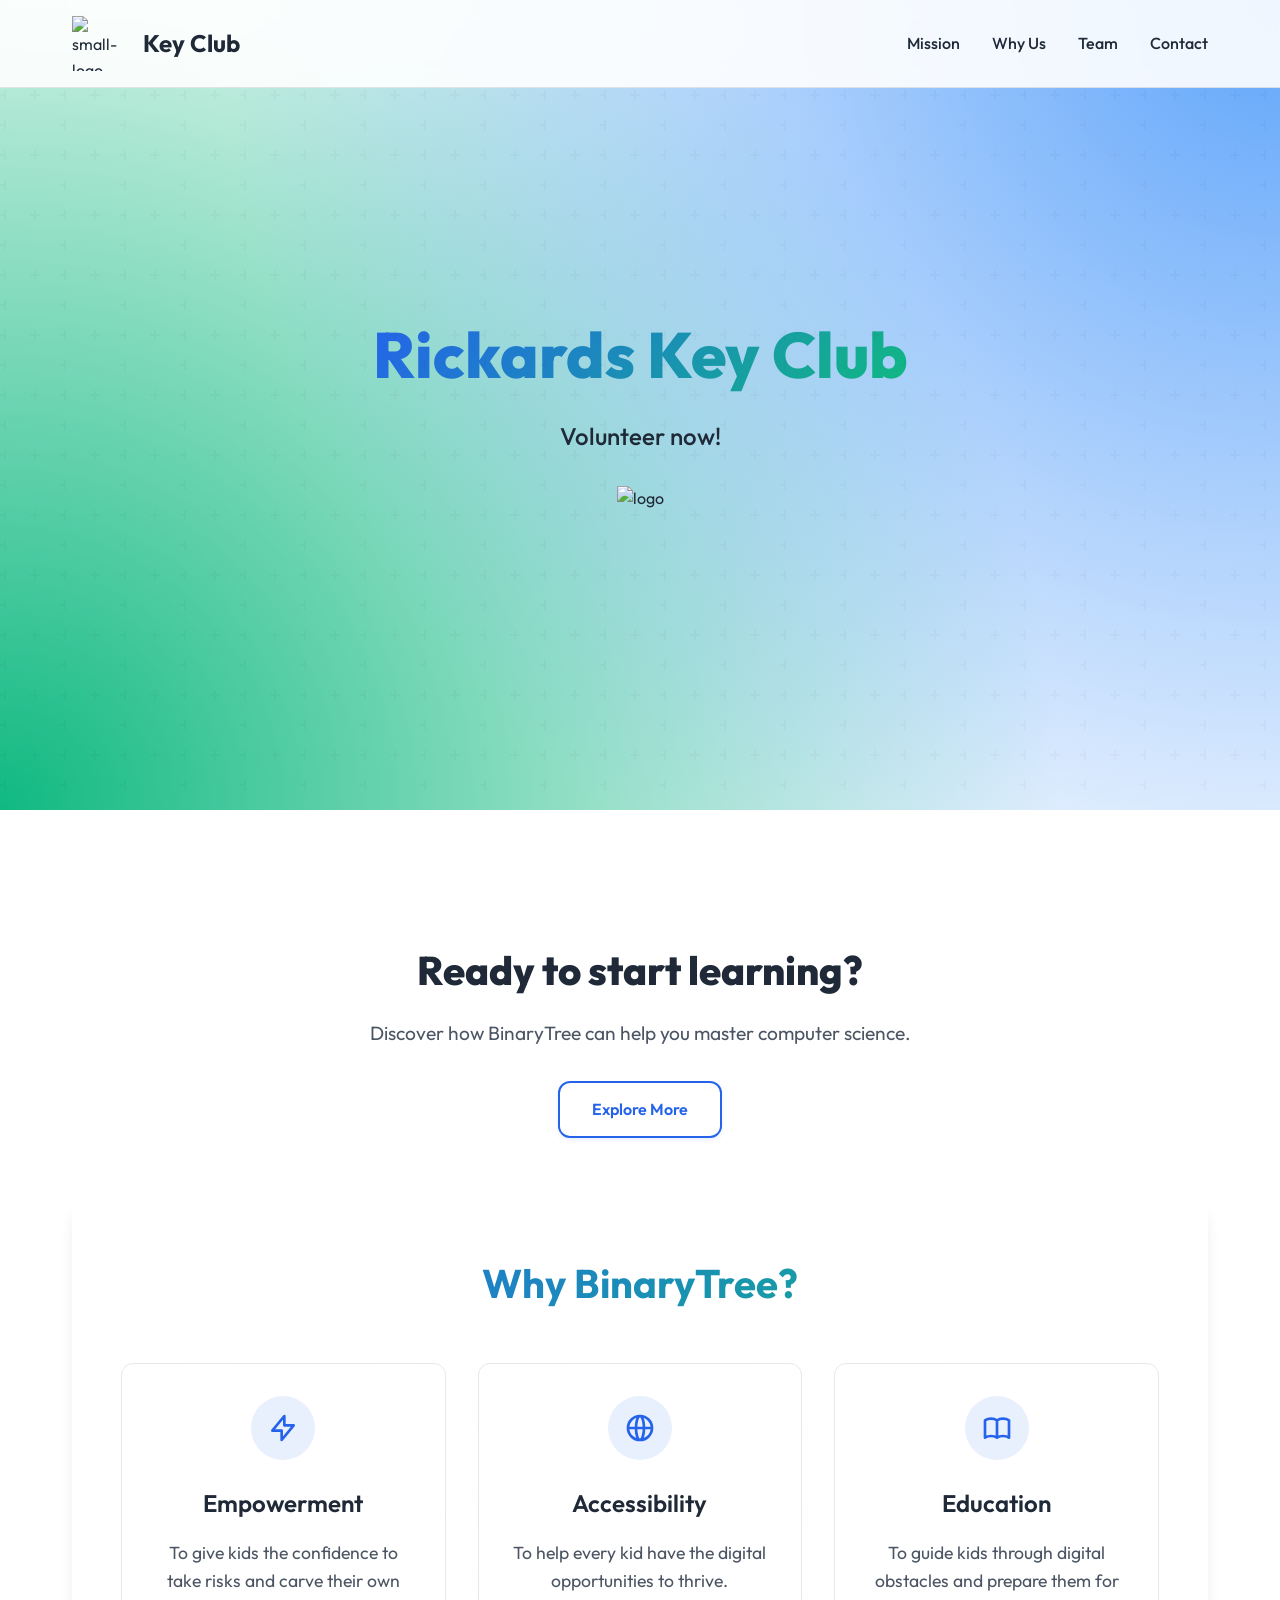
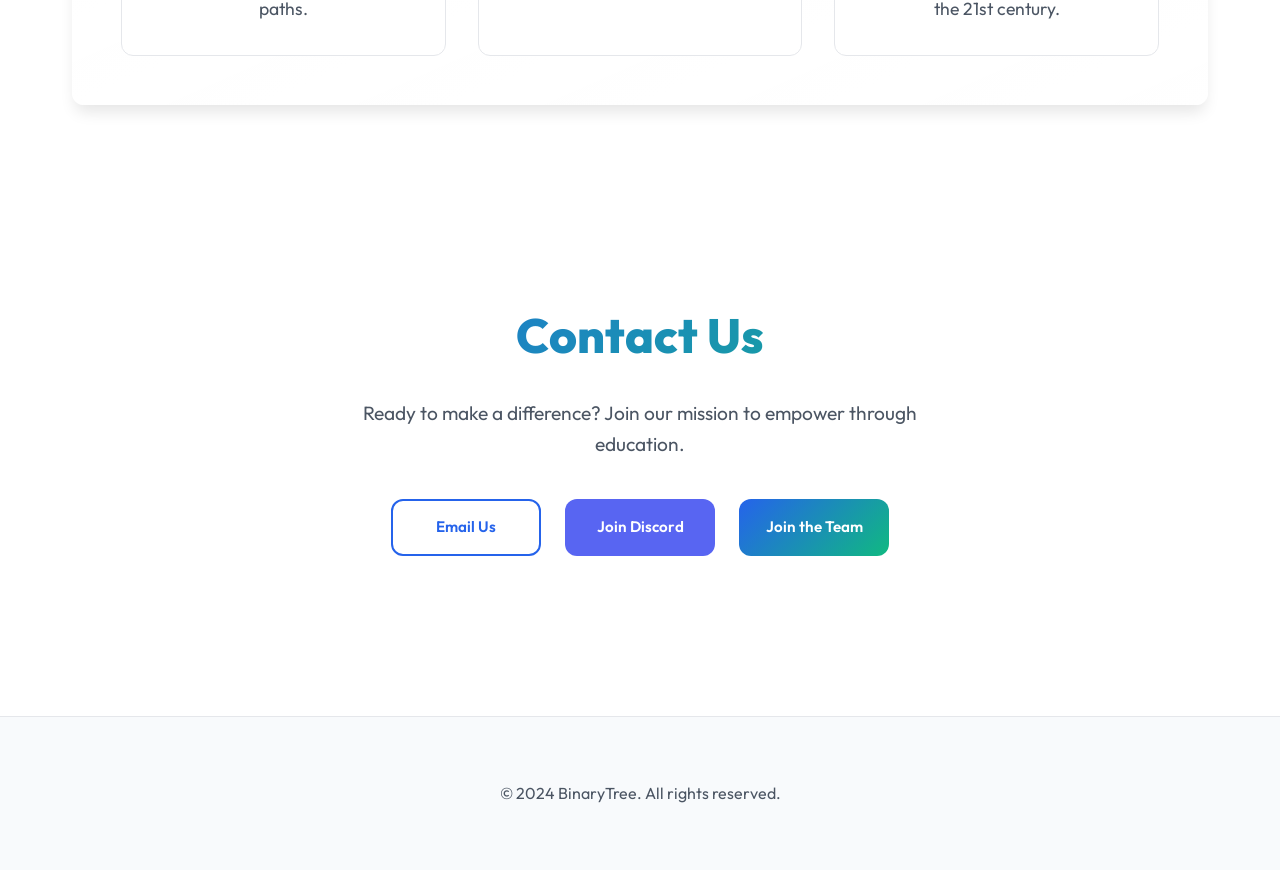
==== index.html @ ee9fa149 "Update index.html" ====
<!DOCTYPE html>
<html lang="en">
<head>
    <meta charset="UTF-8">
    <meta name="viewport" content="width=device-width, initial-scale=1.0">
    <title>Rickards Key Club</title>
    <link rel="preconnect" href="https://fonts.googleapis.com">
    <link rel="preconnect" href="https://fonts.gstatic.com" crossorigin>
    <link href="https://fonts.googleapis.com/css2?family=Outfit:wght@300;400;500;600;700;800&display=swap" rel="stylesheet">
    <link rel="stylesheet" href="styles.css">
    <link href="https://unpkg.com/aos@2.3.1/dist/aos.css" rel="stylesheet">
    <link rel="icon" href="icon.png">
    <script src="https://unpkg.com/aos@2.3.1/dist/aos.js"></script>
</head>
<body>
    <nav class="navbar">
        <div class="nav-content">
            <img src = icon.png alt = "small-logo" class = "small-logo">
            <a href="index.html" class="nav-logo">Key Club</a>
            <div class="nav-links">
                <a href="mission.html">Mission</a>
                <a href="#why-us">Why Us</a>
                <a href="team.html">Team</a>
                <a href="#contact">Contact</a>
            </div>
        </div>
    </nav>

    <main>
        <section class="hero">
            <h1>Rickards Key Club</h1>
            <h2>Volunteer now!</h2>
            <img src = icon.png alt = "logo" class = "logo">
        </section>

        <div class="content">
            <section class="explore-section">
                <h2>Ready to start learning?</h2>
                <p>Discover how BinaryTree can help you master computer science.</p>
                <a href="mission.html" class="explore-button">Explore More</a>
            </section>

            <section id="why" class="section why-section">
                <h2 class="section-title">Why BinaryTree?</h2>
                
                <div class="values-grid">
                    <div class="value-card">
                        <div class="value-icon">
                            <svg xmlns="http://www.w3.org/2000/svg" fill="none" viewBox="0 0 24 24" stroke="currentColor">
                                <path stroke-linecap="round" stroke-linejoin="round" stroke-width="2" d="M13 10V3L4 14h7v7l9-11h-7z" />
                            </svg>
                        </div>
                        <h3>Empowerment</h3>
                        <p>To give kids the confidence to take risks and carve their own paths.</p>
                    </div>

                    <div class="value-card">
                        <div class="value-icon">
                            <svg xmlns="http://www.w3.org/2000/svg" fill="none" viewBox="0 0 24 24" stroke="currentColor">
                                <path stroke-linecap="round" stroke-linejoin="round" stroke-width="2" d="M21 12a9 9 0 01-9 9m9-9a9 9 0 00-9-9m9 9H3m9 9a9 9 0 01-9-9m9 9c1.657 0 3-4.03 3-9s-1.343-9-3-9m0 18c-1.657 0-3-4.03-3-9s1.343-9 3-9m-9 9a9 9 0 019-9" />
                            </svg>
                        </div>
                        <h3>Accessibility</h3>
                        <p>To help every kid have the digital opportunities to thrive.</p>
                    </div>

                    <div class="value-card">
                        <div class="value-icon">
                            <svg xmlns="http://www.w3.org/2000/svg" fill="none" viewBox="0 0 24 24" stroke="currentColor">
                                <path stroke-linecap="round" stroke-linejoin="round" stroke-width="2" d="M12 6.253v13m0-13C10.832 5.477 9.246 5 7.5 5S4.168 5.477 3 6.253v13C4.168 18.477 5.754 18 7.5 18s3.332.477 4.5 1.253m0-13C13.168 5.477 14.754 5 16.5 5c1.747 0 3.332.477 4.5 1.253v13C19.832 18.477 18.247 18 16.5 18c-1.746 0-3.332.477-4.5 1.253" />
                            </svg>
                        </div>
                        <h3>Education</h3>
                        <p>To guide kids through digital obstacles and prepare them for the 21st century.</p>
                    </div>
                </div>
            </section>

            <section id="contact" class="contact-section">
                <h2>Contact Us</h2>
                <p>Ready to make a difference? Join our mission to empower through education.</p>
                <div class="contact-buttons">
                    <a href="https://mail.google.com/mail/u/0/?fs=1&to=binarytree61@gmail.com&tf=cm" class="contact-button email">Email Us</a>
                    <a href="https://discord.gg/3tGEJBrcU7" class="contact-button discord">Join Discord</a>
                    <a href="https://forms.gle/VPmPtFBGMiqU9EUa7" class="contact-button team">Join the Team</a>
                </div>
            </section>
        </div>
    </main>

    <footer>
        <div class="footer-content">
            <p>&copy; 2024 BinaryTree. All rights reserved.</p>
        </div>
    </footer>

    <script>
        window.addEventListener('scroll', () => {
            const navbar = document.querySelector('.navbar');
            if (window.scrollY > 50) {
                navbar.classList.add('scrolled');
            } else {
                navbar.classList.remove('scrolled');
            }
        });
    </script>
    <script>
        AOS.init({
            duration: 800,
            once: true,
            offset: 100
        });
    </script>
</body>
</html>
---- styles.css ----
:root {
    --primary: #2563eb;
    --primary-dark: #1d4ed8;
    --primary-light: #60a5fa;
    --secondary: #10b981;
    --accent: #f59e0b;
    --text: #1f2937;
    --text-light: #4b5563;
    --background: #ffffff;
    --background-alt: #f8fafc;
    --border: #e5e7eb;
    --shadow-sm: 0 1px 2px 0 rgb(0 0 0 / 0.05);
    --shadow: 0 2px 4px rgba(0, 0, 0, 0.1);
    --shadow-lg: 0 10px 15px -3px rgba(0, 0, 0, 0.1);
    --max-width: 1200px;
    --radius-sm: 0.375rem;
    --radius: 8px;
    --radius-lg: 12px;
}

@keyframes float {
    0% { transform: translateY(0px); }
    50% { transform: translateY(-20px); }
    100% { transform: translateY(0px); }
}

@keyframes gradient {
    0% { background-position: 0% 50%; }
    50% { background-position: 100% 50%; }
    100% { background-position: 0% 50%; }
}

@keyframes shimmer {
    0% { background-position: -1000px 0; }
    100% { background-position: 1000px 0; }
}

* {
    margin: 0;
    padding: 0;
    box-sizing: border-box;
    font-family: 'Outfit', sans-serif;
}

html {
    scroll-behavior: smooth;
    scroll-padding-top: 5rem;
}

body {
    font-family: 'Outfit', sans-serif;
    line-height: 1.6;
    color: var(--text);
    background-color: var(--background);
}

/* Navbar */
.navbar {
    position: fixed;
    top: 0;
    left: 0;
    right: 0;
    z-index: 100;
    background: rgba(255, 255, 255, 0.9);
    backdrop-filter: blur(8px);
    border-bottom: 1px solid rgba(0, 0, 0, 0.1);
}

.nav-content {
    max-width: 1200px;
    margin: 0 auto;
    padding: 1rem 2rem;
    display: flex;
    align-items: center;
}

.small-logo {
    width: 45px;
    height: 45px;
    margin-right: 1rem;
}

.nav-logo {
    color: var(--text);
    text-decoration: none;
    font-weight: 700;
    font-size: 1.5rem;
    margin-right: auto;
}

.nav-links {
    display: flex;
    gap: 2rem;
    margin-left: auto;
}

.nav-links a {
    color: var(--text);
    text-decoration: none;
    font-weight: 500;
    position: relative;
    padding: 0.5rem 0;
}

.nav-links a::after {
    content: '';
    position: absolute;
    bottom: 0;
    left: 0;
    width: 0;
    height: 2px;
    background: var(--primary);
    transition: width 0.3s ease;
}

.nav-links a:hover::after {
    width: 100%;
}

.nav-links a.active {
    color: var(--primary);
}

.nav-links a.active::after {
    width: 100%;
}

@media (max-width: 768px) {
    .nav-content {
        padding: 1rem;
    }

    .nav-links {
        gap: 1rem;
    }
}

/* Hero Section */
.hero {
    min-height: 90vh;
    display: flex;
    flex-direction: column;
    justify-content: center;
    align-items: center;
    text-align: center;
    position: relative;
    padding: 4rem 2rem;
    background: radial-gradient(circle at top right, var(--primary-light) 0%, transparent 70%),
                radial-gradient(circle at bottom left, var(--secondary) 0%, transparent 70%);
    background-size: 100% 100%;
    overflow: hidden;
}

.hero::before {
    content: '';
    position: absolute;
    top: 0;
    left: 0;
    right: 0;
    bottom: 0;
    background: url("data:image/svg+xml,%3Csvg width='60' height='60' viewBox='0 0 60 60' xmlns='http://www.w3.org/2000/svg'%3E%3Cg fill='none' fill-rule='evenodd'%3E%3Cg fill='%23000000' fill-opacity='0.05'%3E%3Cpath d='M36 34v-4h-2v4h-4v2h4v4h2v-4h4v-2H6zM6 34v-4H4v4H0v2h4v4h2V6h4V4H6zM6 4V0H4v4H0v2h4v4h2V6h4V4H6z'/%3E%3C/g%3E%3C/g%3E%3C/svg%3E");
    opacity: 0.5;
}

.logo{
    padding: 30px;
    animation: float 3s ease-in-out infinite;
}

.small-logo{
    width: 55px;
    height: 55px;
    padding: 0px;
}

.hero h1 {
    font-size: 4rem;
    font-weight: 800;
    line-height: 1.2;
    margin-bottom: 1.5rem;
    margin-top: 3rem;
    background: linear-gradient(135deg, var(--primary) 0%, var(--secondary) 100%);
    background-clip:text;
    -webkit-background-clip: text;
    -webkit-text-fill-color: transparent;
    animation: gradient 8s ease infinite;
}

.hero h2 {
    font-size: 1.5rem;
    font-weight: 500;
    color: var(--text);
    max-width: 600px;
    margin: 0 auto;
}

/* Content */
.content {
    max-width: var(--max-width);
    margin: 0 auto;
    padding: 4rem 2rem;
}

/* Sections */
.section {
    margin-bottom: 6rem;
    padding: 3rem;
    background: var(--background);
    border-radius: var(--radius-lg);
    box-shadow: var(--shadow-lg);
    border: 1px solid var(--border);
    transition: transform 0.3s ease, box-shadow 0.3s ease;
}

.section:hover {
    transform: translateY(-5px);
    box-shadow: var(--shadow-lg), 0 20px 25px -5px rgb(0 0 0 / 0.1);
}

.intro {
    font-size: 1.25rem;
    margin-bottom: 2rem;
    color: var(--text);
    line-height: 1.8;
}

/* Specialties List */
.specialties {
    list-style-type: none;
    margin: 2rem 0;
}

.specialties li {
    position: relative;
    padding: 1.5rem 2rem 1.5rem 3rem;
    margin-bottom: 1rem;
    background: var(--background-alt);
    border-radius: var(--radius);
    transition: all 0.3s ease;
    border: 1px solid transparent;
}

.specialties li:hover {
    transform: translateX(10px);
    background: rgba(37, 99, 235, 0.05);
    border-color: var(--primary-light);
}

.specialties li::before {
    content: "→";
    position: absolute;
    left: 1.5rem;
    color: var(--primary);
    transition: transform 0.3s ease;
}

.specialties li:hover::before {
    transform: translateX(5px);
}

/* Service Cards */
.service-cards {
    display: grid;
    grid-template-columns: repeat(auto-fit, minmax(300px, 1fr));
    gap: 2rem;
    margin-top: 2rem;
}

.service-card {
    background: var(--background);
    border: 1px solid var(--border);
    border-radius: var(--radius-lg);
    padding: 2rem;
    transition: all 0.3s ease;
    position: relative;
    overflow: hidden;
}

.service-card::before {
    content: '';
    position: absolute;
    top: 0;
    left: 0;
    width: 100%;
    height: 4px;
    background: linear-gradient(90deg, var(--primary), var(--secondary));
    transform: scaleX(0);
    transform-origin: left;
    transition: transform 0.3s ease;
}

.service-card:hover::before {
    transform: scaleX(1);
}

.service-card:hover {
    transform: translateY(-10px);
    box-shadow: var(--shadow-lg);
    border-color: var(--primary-light);
}

.card-icon {
    margin-bottom: 1.5rem;
}

.icon-circle {
    width: 48px;
    height: 48px;
    border-radius: 50%;
    background: rgba(37, 99, 235, 0.1);
    display: flex;
    align-items: center;
    justify-content: center;
    transition: all 0.3s ease;
}

.service-card:hover .icon-circle {
    background: var(--primary);
}

.icon-circle svg {
    width: 24px;
    height: 24px;
    color: var(--primary);
    transition: all 0.3s ease;
}

.service-card:hover .icon-circle svg {
    color: white;
}

.service-card h3 {
    font-size: 1.25rem;
    font-weight: 600;
    margin-bottom: 1rem;
    color: var(--text);
}

.service-card p {
    color: var(--text-light);
    line-height: 1.6;
}

/* Contact Section */
.contact {
    text-align: center;
    padding: 6rem 2rem;
    background: linear-gradient(135deg, var(--primary) 0%, var(--secondary) 100%);
    border-radius: var(--radius-lg);
    color: white;
    position: relative;
    overflow: hidden;
}

.contact::before {
    content: '';
    position: absolute;
    top: 0;
    left: 0;
    right: 0;
    bottom: 0;
    background: linear-gradient(90deg, rgba(255,255,255,0) 0%, rgba(255,255,255,0.1) 50%, rgba(255,255,255,0) 100%);
    animation: shimmer 2s infinite;
    background-size: 200% 100%;
}

.contact p {
    font-size: 1.5rem;
    margin-bottom: 2rem;
    position: relative;
}

.email-link {
    display: inline-block;
    color: var(--primary);
    font-size: 1.25rem;
    text-decoration: none;
    padding: 1rem 2.5rem;
    border-radius: var(--radius);
    background: white;
    transition: all 0.3s ease;
    position: relative;
    overflow: hidden;
    box-shadow: var(--shadow);
}

.email-link:hover {
    transform: translateY(-2px);
    box-shadow: var(--shadow-lg);
}

/* Footer */
footer {
    background: var(--background-alt);
    padding: 4rem 2rem;
    text-align: center;
    color: var(--text-light);
    border-top: 1px solid var(--border);
}

.footer-content {
    max-width: var(--max-width);
    margin: 0 auto;
}

/* Responsive Design */
@media (max-width: 768px) {
    .hero h1 {
        font-size: 3rem;
    }

    .nav-content {
        padding: 0 1rem;
    }

    .section {
        padding: 2rem;
    }

    .specialties li {
        padding: 1rem 1rem 1rem 2.5rem;
    }

    .service-cards {
        grid-template-columns: 1fr;
    }
}

@media (max-width: 480px) {
    .hero h1 {
        font-size: 2.5rem;
    }

    .nav-links {
        gap: 1rem;
    }

    .nav-link {
        padding: 0.5rem;
    }

    .section {
        padding: 1.5rem;
    }

    .specialties li {
        padding: 1rem 1rem 1rem 2rem;
    }
}

.button {
    display: inline-block;
    padding: 0.75rem 1.5rem;
    border-radius: 0.5rem;
    font-weight: 600;
    text-decoration: none;
    transition: all 0.2s ease;
    font-size: 1rem;
}

.button.primary {
    background: var(--primary);
    color: white;
    box-shadow: 0 2px 4px rgba(37, 99, 235, 0.1);
    transition: all 0.3s ease;
}

.button.primary:hover {
    background: var(--primary-dark);
    transform: translateY(-2px);
    box-shadow: 0 4px 6px rgba(37, 99, 235, 0.2);
    color:white;
}

.button.secondary {
    background: var(--secondary);
    color: white;
    box-shadow: 0 2px 4px rgba(16, 185, 129, 0.1);
}

.button.secondary:hover {
    background: var(--secondary-dark);
    transform: translateY(-2px);
    box-shadow: 0 4px 6px rgba(16, 185, 129, 0.2);
}

.section-title {
    font-size: 2.5rem;
    font-weight: 700;
    text-align: center;
    margin-bottom: 3rem;
    background: linear-gradient(135deg, var(--primary) 0%, var(--secondary) 100%);
    background-clip:text;
    -webkit-background-clip: text;
    -webkit-text-fill-color: transparent;
}

.values-grid {
    display: grid;
    grid-template-columns: repeat(auto-fit, minmax(300px, 1fr));
    gap: 2rem;
    margin-top: 2rem;
}

.value-card {
    background: var(--background);
    border: 1px solid var(--border);
    border-radius: var(--radius-lg);
    padding: 2rem;
    transition: all 0.3s ease;
    text-align: center;
}

.value-card:hover {
    transform: translateY(-10px);
    box-shadow: var(--shadow-lg);
    border-color: var(--primary-light);
}

.value-icon {
    width: 64px;
    height: 64px;
    margin: 0 auto 1.5rem;
    padding: 1rem;
    border-radius: 50%;
    background: rgba(37, 99, 235, 0.1);
    display: flex;
    align-items: center;
    justify-content: center;
    transition: all 0.3s ease;
}

.value-card:hover .value-icon {
    background: var(--primary);
}

.value-icon svg {
    width: 32px;
    height: 32px;
    color: var(--primary);
    transition: all 0.3s ease;
}

.value-card:hover .value-icon svg {
    color: white;
}

.value-card h3 {
    font-size: 1.5rem;
    font-weight: 600;
    margin-bottom: 1rem;
    color: var(--text);
}

.value-card p {
    color: var(--text-light);
    line-height: 1.6;
    font-size: 1.1rem;
}

.why-section {
    background: linear-gradient(to bottom right, rgba(255, 255, 255, 0.9), rgba(255, 255, 255, 0.95));
    backdrop-filter: blur(10px);
    border: 1px solid rgba(255, 255, 255, 0.2);
}

.mission-hero {
    min-height: 40vh;
    display: flex;
    justify-content: center;
    align-items: center;
    text-align: center;
    background: linear-gradient(135deg, var(--primary) 0%, var(--secondary) 100%);
    padding: 6rem 2rem 4rem;
    position: relative;
    overflow: hidden;
}

.mission-hero::before {
    content: '';
    position: absolute;
    top: 0;
    left: 0;
    right: 0;
    bottom: 0;
    background: url("data:image/svg+xml,%3Csvg width='60' height='60' viewBox='0 0 60 60' xmlns='http://www.w3.org/2000/svg'%3E%3Cg fill='none' fill-rule='evenodd'%3E%3Cg fill='%23FFFFFF' fill-opacity='0.1'%3E%3Cpath d='M36 34v-4h-2v4h-4v2h4v4h2v-4h4v-2h-4zm0-30V0h-2v4h-4v2h4v4h2V6h4V4h-4zM6 34v-4H4v4H0v2h4v4h2V6h4V4H6zM6 4V0H4v4H0v2h4v4h2V6h4V4H6z'/%3E%3C/g%3E%3C/g%3E%3C/svg%3E");
    opacity: 0.2;
}

.mission-hero h1 {
    font-size: 4rem;
    font-weight: 800;
    color: white;
    text-shadow: 0 2px 4px rgba(0, 0, 0, 0.1);
    margin-bottom: 1rem;
    position: relative;
}

.mission-grid {
    display: grid;
    grid-template-columns: repeat(auto-fit, minmax(300px, 1fr));
    gap: 2rem;
    padding: 4rem 0;
}

.mission-card {
    background: var(--background);
    border: 1px solid var(--border);
    border-radius: var(--radius-lg);
    padding: 3rem 2rem;
    text-align: center;
    transition: all 0.3s ease;
}

.mission-card:hover {
    transform: translateY(-10px);
    box-shadow: var(--shadow-lg);
    border-color: var(--primary-light);
}

.mission-icon {
    width: 80px;
    height: 80px;
    margin: 0 auto 2rem;
    padding: 1.5rem;
    border-radius: 50%;
    background: rgba(37, 99, 235, 0.1);
    display: flex;
    align-items: center;
    justify-content: center;
    transition: all 0.3s ease;
}

.mission-card:hover .mission-icon {
    background: var(--primary);
}

.mission-icon svg {
    width: 40px;
    height: 40px;
    color: var(--primary);
    transition: all 0.3s ease;
}

.mission-card:hover .mission-icon svg {
    color: white;
}

.mission-card h2 {
    font-size: 2rem;
    font-weight: 700;
    margin-bottom: 1rem;
    background: linear-gradient(135deg, var(--primary) 0%, var(--secondary) 100%);
    background-clip:text;
    -webkit-background-clip: text;
    -webkit-text-fill-color: transparent;
}

.mission-card p {
    color: var(--text-light);
    font-size: 1.25rem;
    line-height: 1.6;
}

@media (max-width: 768px) {
    .mission-hero h1 {
        font-size: 3rem;
    }

    .mission-card {
        padding: 2rem;
    }

    .mission-card h2 {
        font-size: 1.75rem;
    }
}

@media (max-width: 480px) {
    .mission-hero h1 {
        font-size: 2.5rem;
    }

    .mission-card h2 {
        font-size: 1.5rem;
    }
}

.explore-section {
    text-align: center;
    padding: 4rem 2rem;
    position: relative;
    z-index: 2;
}

.explore-section h2 {
    font-size: 2.5rem;
    font-weight: 800;
    color: var(--text);
    margin-bottom: 1rem;
}

.explore-section p {
    font-size: 1.2rem;
    color: var(--text-light);
    margin-bottom: 2rem;
}

.explore-button {
    display: inline-block;
    padding: 0.875rem 2rem;
    font-size: 1rem;
    font-weight: 600;
    color: var(--primary);
    background: white;
    border: 2px solid var(--primary);
    border-radius: 0.75rem;
    text-decoration: none;
    transition: all 0.2s ease;
    box-shadow: 0 2px 4px rgba(37, 99, 235, 0.1);
}

.explore-button:hover {
    background: var(--primary);
    color: white;
    transform: translateY(-2px);
    box-shadow: 0 4px 6px rgba(37, 99, 235, 0.2);
}

@media (max-width: 768px) {
    .explore-section h2 {
        font-size: 2rem;
    }

    .explore-section p {
        font-size: 1.1rem;
    }
}

.contact-section {
    text-align: center;
    padding: 6rem 2rem;
    background: linear-gradient(135deg, rgba(255, 255, 255, 0.95), rgba(255, 255, 255, 0.98));
}

.contact-section h2 {
    font-size: 3rem;
    font-weight: 800;
    background: linear-gradient(135deg, var(--primary) 0%, var(--secondary) 100%);
    background-clip: text;
    -webkit-background-clip: text;
    -webkit-text-fill-color: transparent;
    margin-bottom: 1.5rem;
}

.contact-section p {
    font-size: 1.2rem;
    color: var(--text-light);
    max-width: 600px;
    margin: 0 auto;
    line-height: 1.6;
}

.contact-buttons {
    display: flex;
    gap: 1.5rem;
    justify-content: center;
    margin-top: 2.5rem;
    flex-wrap: wrap;
}

.contact-button {
    display: flex;
    align-items: center;
    justify-content: center;
    padding: 0.875rem 1.5rem;
    min-width: 150px;
    border-radius: 0.75rem;
    font-weight: 600;
    font-size: 0.95rem;
    text-decoration: none;
    transition: all 0.2s ease;
}

.contact-button.email {
    border: 2px solid var(--primary);
    color: var(--primary);
    background: transparent;
}

.contact-button.email:hover {
    background: var(--primary);
    color: white;
    transform: translateY(-2px);
}

.contact-button.discord {
    background: #5865F2;
    color: white;
    border: none;
}

.contact-button.discord:hover {
    background: #4752c4;
    transform: translateY(-2px);
}

.contact-button.team {
    background: linear-gradient(135deg, var(--primary) 0%, var(--secondary) 100%);
    color: white;
    border: none;
}

.contact-button.team:hover {
    opacity: 0.9;
    transform: translateY(-2px);
}

@media (max-width: 768px) {
    .contact-buttons {
        flex-direction: column;
        align-items: stretch;
        gap: 1rem;
        padding: 0 2rem;
    }

    .contact-button {
        width: 100%;
        min-width: unset;
        padding: 0.875rem 1.5rem;
    }
}

.team-section {
    padding: 4rem 0;
}

.team-grid {
    display: grid;
    grid-template-columns: repeat(auto-fit, minmax(280px, 1fr));
    gap: 2rem;
    margin-top: 2rem;
}

.team-card {
    background: white;
    border-radius: 1rem;
    padding: 2rem;
    text-align: center;
    box-shadow: 0 4px 6px rgba(0, 0, 0, 0.05);
    transition: transform 0.2s ease-in-out, box-shadow 0.2s ease-in-out;
}

.team-card:hover {
    transform: translateY(-4px);
    box-shadow: 0 10px 15px -3px rgba(0, 0, 0, 0.1);
}

.team-image {
    width: 120px;
    height: 120px;
    border-radius: 50%;
    margin: 0 auto 1.5rem;
    overflow: hidden;
    background: var(--primary);
}

.team-image img {
    width: 100%;
    height: 100%;
    object-fit: cover;
}

.team-card h3 {
    color: var(--text);
    font-size: 1.5rem;
    font-weight: 700;
    margin-bottom: 0.5rem;
}

.team-card .role {
    color: var(--text-light);
    font-size: 1rem;
    margin-bottom: 1rem;
}

.team-card .bio {
    color: var(--text-light);
    font-size: 0.875rem;
    line-height: 1.5;
    margin-bottom: 1.5rem;
}

.social-links {
    display: flex;
    gap: 1rem;
    justify-content: center;
    margin-top: 1rem;
}

.social-link {
    display: flex;
    align-items: center;
    justify-content: center;
    width: 40px;
    height: 40px;
    border-radius: 50%;
    background: rgba(37, 99, 235, 0.1);
    color: var(--primary);
    transition: all 0.2s ease;
}

.social-link:hover {
    background: var(--primary);
    color: white;
    transform: translateY(-2px);
}

.social-link svg {
    width: 20px;
    height: 20px;
}

.team-member {
    background: white;
    border-radius: 1rem;
    padding: 2rem;
    text-align: center;
    box-shadow: 0 4px 6px rgba(0, 0, 0, 0.05);
    transition: transform 0.2s ease, box-shadow 0.2s ease;
}

.team-member:hover {
    transform: translateY(-5px);
    box-shadow: 0 8px 12px rgba(0, 0, 0, 0.1);
}

.team-member h3 {
    font-size: 1.5rem;
    font-weight: 700;
    color: var(--text);
    margin: 1rem 0 0.5rem;
}

.team-member .role {
    color: var(--primary);
    font-weight: 600;
    margin-bottom: 1rem;
}

.team-member .bio {
    color: var(--text-light);
    font-size: 0.95rem;
    line-height: 1.6;
    margin-bottom: 1.5rem;
    max-width: 32ch;
    margin-left: auto;
    margin-right: auto;
}

.join-team {
    text-align: center;
    padding: 6rem 2rem;
    background: linear-gradient(135deg, var(--primary) 0%, var(--secondary) 100%);
    color: white;
    border-radius: 1rem;
    margin: 4rem 0;
}

.join-team h2 {
    font-size: 2.5rem;
    font-weight: 800;
    margin-bottom: 1rem;
}

.join-team p {
    font-size: 1.125rem;
    margin-bottom: 2rem;
    opacity: 0.9;
}

.join-team .button {
    background: white;
    color: var(--primary);
    border: none;
    padding: 1rem 2rem;
    font-size: 1.125rem;
    font-weight: 600;
    border-radius: 0.5rem;
    transition: transform 0.2s ease-in-out, box-shadow 0.2s ease-in-out;
}

.join-team .button:hover {
    transform: translateY(-2px);
    box-shadow: 0 4px 6px rgba(0, 0, 0, 0.1), 0 2px 4px rgba(0, 0, 0, 0.06);
}

@media (max-width: 768px) {
    .team-grid {
        grid-template-columns: repeat(auto-fit, minmax(240px, 1fr));
    }

    .join-team {
        padding: 4rem 1.5rem;
    }

    .join-team h2 {
        font-size: 2rem;
    }
}

.team-hero {
    min-height: 40vh;
    display: flex;
    flex-direction: column;
    justify-content: center;
    align-items: center;
    text-align: center;
    background: linear-gradient(135deg, var(--primary) 0%, var(--secondary) 100%);
    padding: 6rem 2rem 4rem;
    position: relative;
    overflow: hidden;
}

.team-hero::before {
    content: '';
    position: absolute;
    top: 0;
    left: 0;
    right: 0;
    bottom: 0;
    background: url("data:image/svg+xml,%3Csvg width='60' height='60' viewBox='0 0 60 60' xmlns='http://www.w3.org/2000/svg'%3E%3Cg fill='none' fill-rule='evenodd'%3E%3Cg fill='%23FFFFFF' fill-opacity='0.1'%3E%3Cpath d='M36 34v-4h-2v4h-4v2h4v4h2v-4h4v-2h-4zm0-30V0h-2v4h-4v2h4v4h2V6h4V4h-4zM6 34v-4H4v4H0v2h4v4h2V6h4V4H6zM6 4V0H4v4H0v2h4v4h2V6h4V4H6z'/%3E%3C/g%3E%3C/g%3E%3C/svg%3E");
    opacity: 0.2;
}

.team-hero h1 {
    font-size: 4rem;
    font-weight: 800;
    color: white;
    text-shadow: 0 2px 4px rgba(0, 0, 0, 0.1);
    margin-bottom: 1rem;
    position: relative;
}

.team-hero p {
    font-size: 1.5rem;
    color: rgba(255, 255, 255, 0.9);
    position: relative;
}

.placeholder-image {
    background: rgba(37, 99, 235, 0.1);
    display: flex;
    align-items: center;
    justify-content: center;
}

.placeholder-image img {
    width: 64px !important;
    height: 64px !important;
    opacity: 0.5;
}

@media (max-width: 768px) {
    .team-hero h1 {
        font-size: 3rem;
    }

    .team-hero p {
        font-size: 1.25rem;
    }
}

.cofounders-grid {
    max-width: 800px;
    margin: 3rem auto 0;
}

.team-grid {
    max-width: var(--max-width);
    margin: 3rem auto 0;
    padding: 0 1rem;
}

.team-card {
    background: var(--background);
    border-radius: var(--radius-lg);
    padding: 2rem;
    text-align: center;
    transition: all 0.3s ease;
    border: 1px solid var(--border);
}

.team-card:hover {
    transform: translateY(-10px);
    box-shadow: var(--shadow-lg);
    border-color: var(--primary-light);
}

.team-image {
    width: 160px;
    height: 160px;
    margin: 0 auto 1.5rem;
    border-radius: 50%;
    overflow: hidden;
    border: 3px solid var(--primary);
    padding: 3px;
}

.team-image img {
    width: 100%;
    height: 100%;
    object-fit: cover;
    border-radius: 50%;
    transition: all 0.3s ease;
}

.team-card:hover .team-image img {
    transform: scale(1.1);
}

.team-card h3 {
    font-size: 1.5rem;
    font-weight: 700;
    margin-bottom: 0.5rem;
    color: var(--text);
}

.team-card .role {
    color: var(--primary);
    font-weight: 600;
    margin-bottom: 1rem;
    font-size: 1.1rem;
}

.team-card .bio {
    color: var(--text-light);
    margin-bottom: 1.5rem;
    line-height: 1.6;
}

.social-links {
    display: flex;
    gap: 1rem;
    justify-content: center;
    margin-top: 1.5rem;
}

.social-link {
    display: flex;
    align-items: center;
    justify-content: center;
    width: 40px;
    height: 40px;
    border-radius: 50%;
    background: rgba(37, 99, 235, 0.1);
    color: var(--primary);
    transition: all 0.2s ease;
}

.social-link:hover {
    background: var(--primary);
    color: white;
    transform: translateY(-2px);
}

.social-link svg {
    width: 20px;
    height: 20px;
}

.team-member {
    background: white;
    border-radius: 1rem;
    padding: 2rem;
    text-align: center;
    box-shadow: 0 4px 6px rgba(0, 0, 0, 0.05);
    transition: transform 0.2s ease, box-shadow 0.2s ease;
}

.team-member:hover {
    transform: translateY(-5px);
    box-shadow: 0 8px 12px rgba(0, 0, 0, 0.1);
}

.team-member h3 {
    font-size: 1.5rem;
    font-weight: 700;
    color: var(--text);
    margin: 1rem 0 0.5rem;
}

.team-member .role {
    color: var(--primary);
    font-weight: 600;
    margin-bottom: 1rem;
}

.team-member .bio {
    color: var(--text-light);
    font-size: 0.95rem;
    line-height: 1.6;
    margin-bottom: 1.5rem;
    max-width: 32ch;
    margin-left: auto;
    margin-right: auto;
}

/* Custom Scrollbar */
::-webkit-scrollbar {
    width: 12px;
}

::-webkit-scrollbar-track {
    background: #f1f5f9;
    border-radius: 6px;
}

::-webkit-scrollbar-thumb {
    background: var(--primary);
    border-radius: 6px;
    border: 3px solid #f1f5f9;
}

::-webkit-scrollbar-thumb:hover {
    background: #1d4ed8;
}
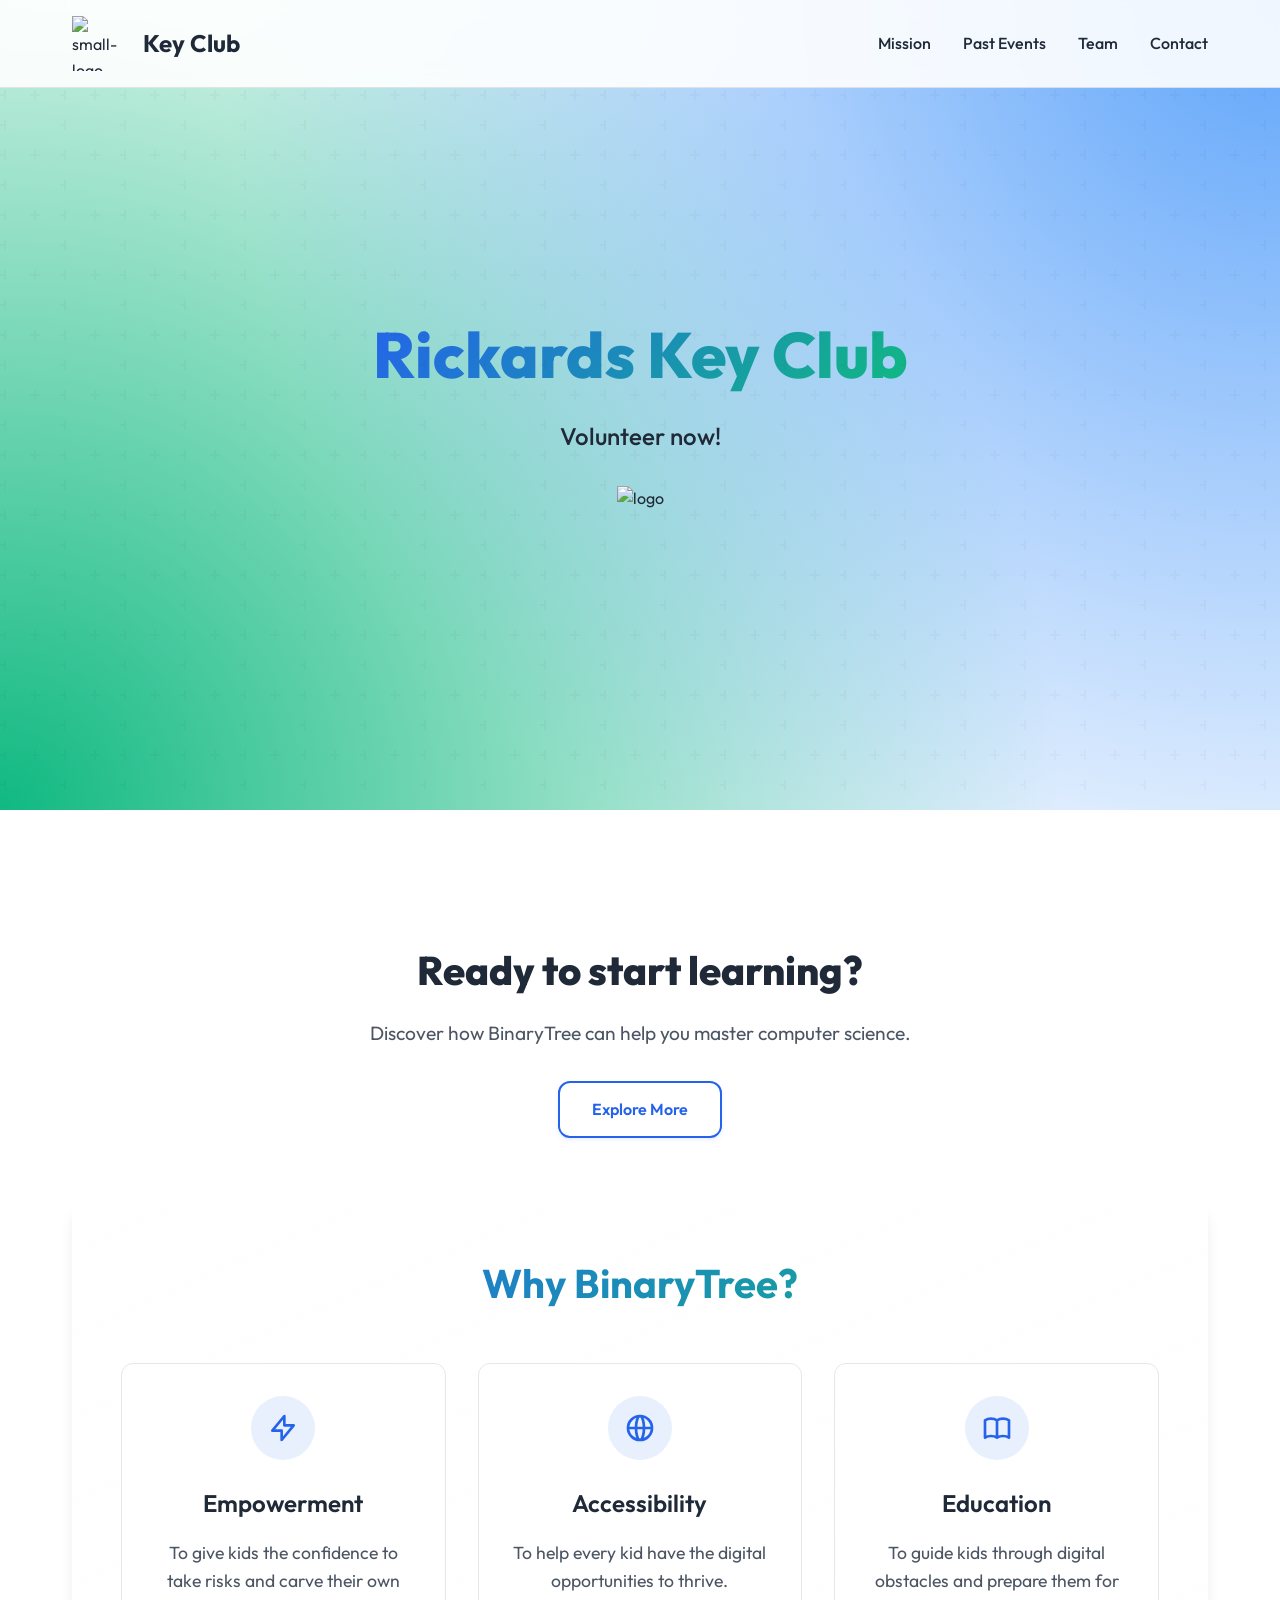
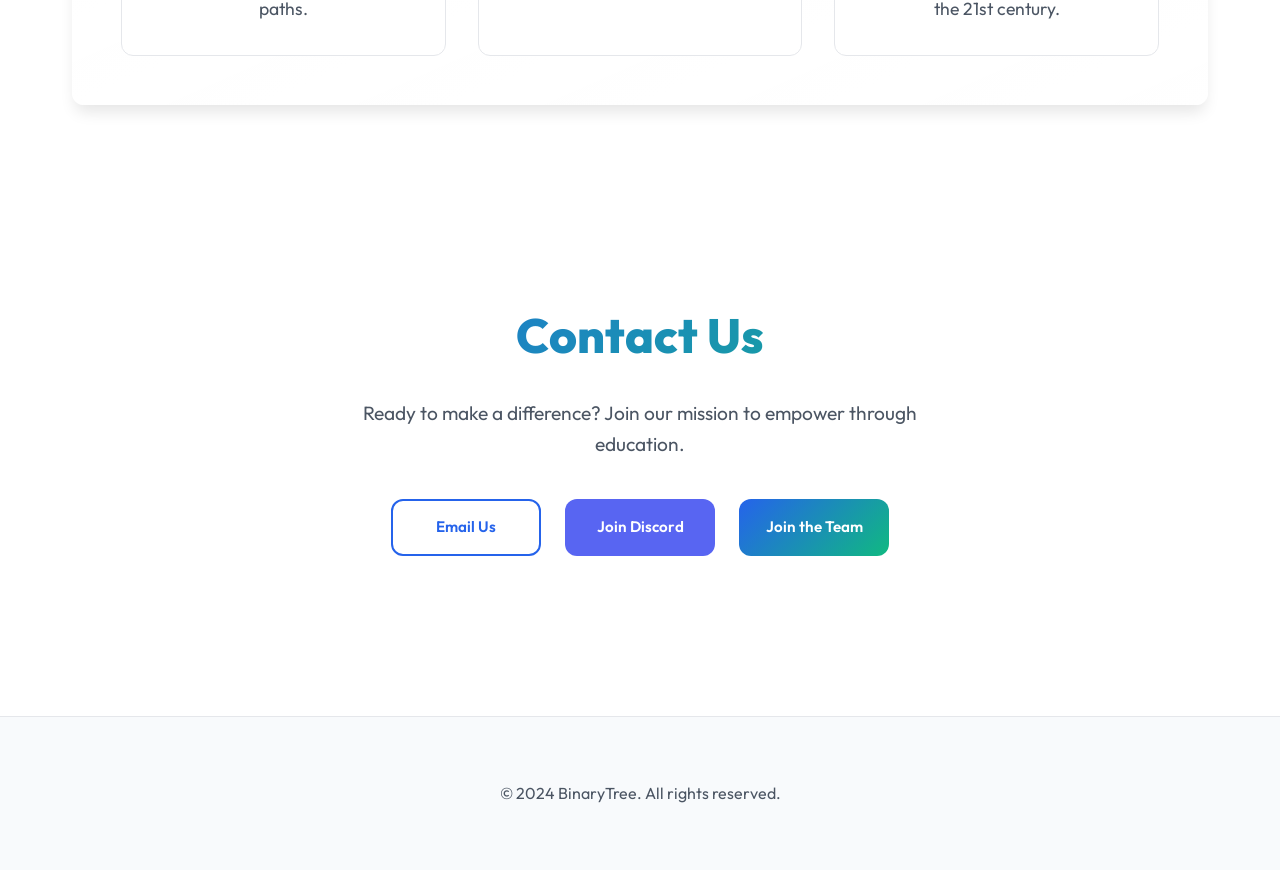
==== commit c8515ade: "Update index.html" ====
--- a/index.html
+++ b/index.html
@@ -19,7 +19,7 @@
             <a href="index.html" class="nav-logo">Key Club</a>
             <div class="nav-links">
                 <a href="mission.html">Mission</a>
-                <a href="#why-us">Why Us</a>
+                <a href="#why-us">Past Events</a>
                 <a href="team.html">Team</a>
                 <a href="#contact">Contact</a>
             </div>
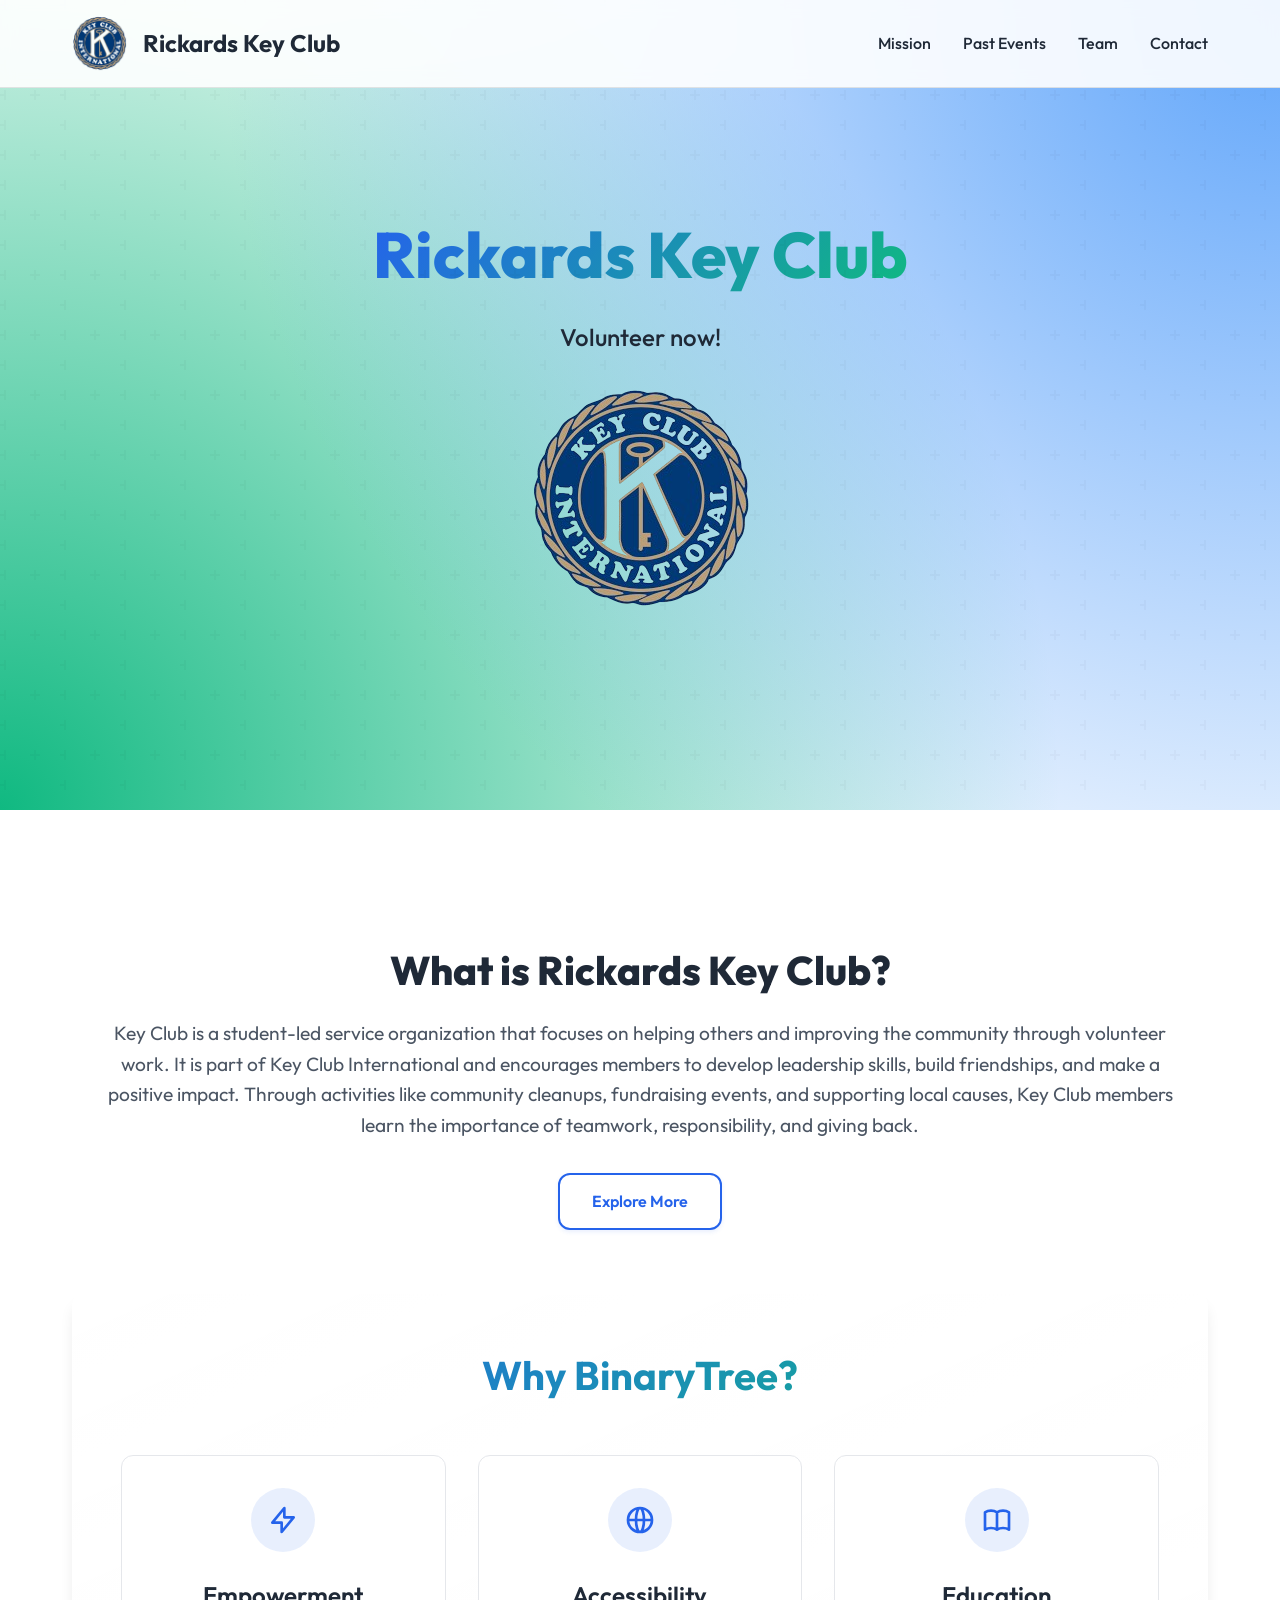
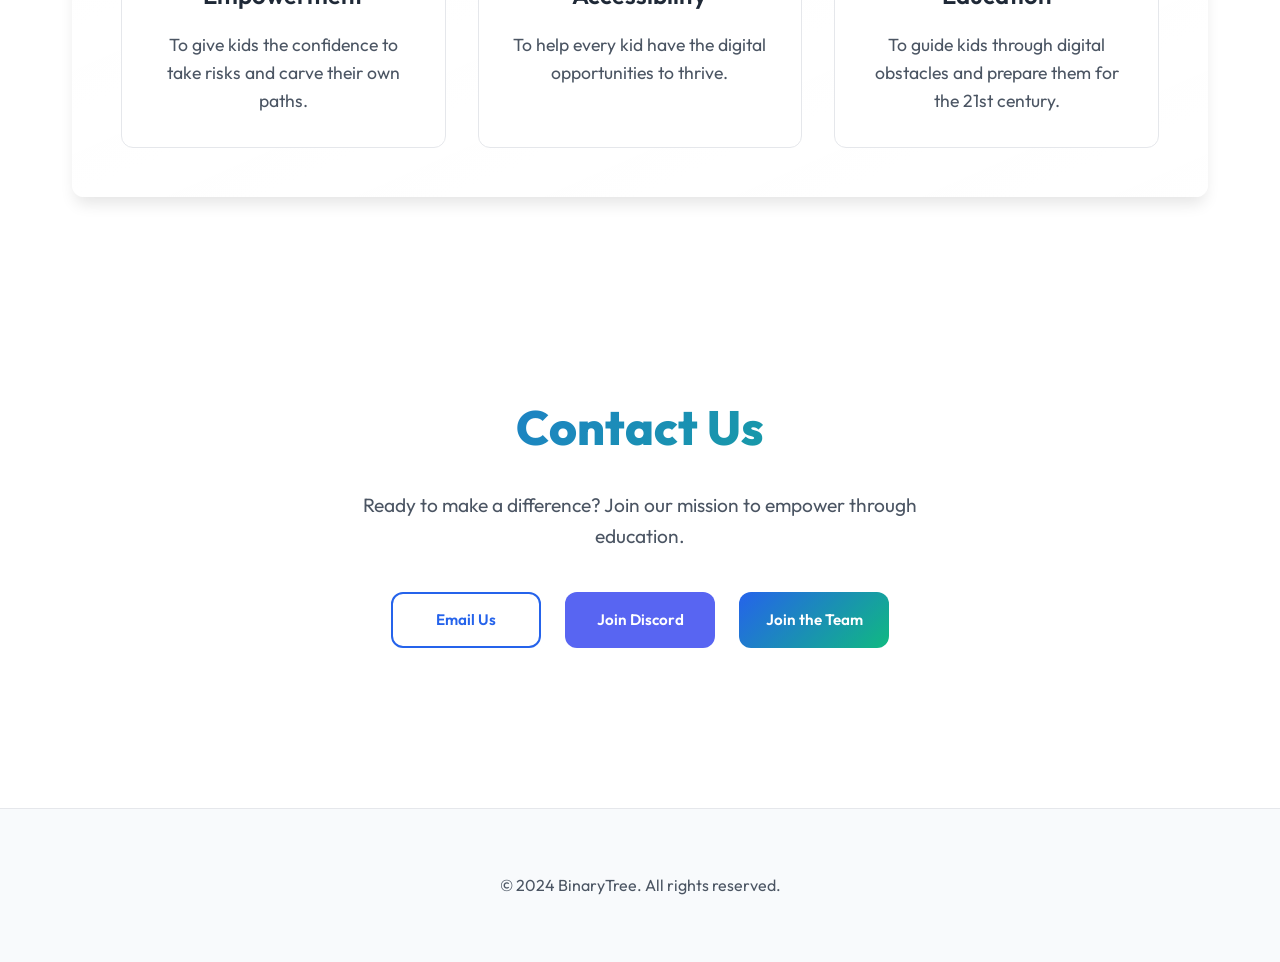
==== commit 8c3f041e: "Update index.html" ====
--- a/index.html
+++ b/index.html
@@ -16,7 +16,7 @@
     <nav class="navbar">
         <div class="nav-content">
             <img src = icon.png alt = "small-logo" class = "small-logo">
-            <a href="index.html" class="nav-logo">Key Club</a>
+            <a href="index.html" class="nav-logo">Rickards Key Club</a>
             <div class="nav-links">
                 <a href="mission.html">Mission</a>
                 <a href="#why-us">Past Events</a>
@@ -35,8 +35,8 @@
 
         <div class="content">
             <section class="explore-section">
-                <h2>Ready to start learning?</h2>
-                <p>Discover how BinaryTree can help you master computer science.</p>
+                <h2>What is Rickards Key Club?</h2>
+                <p>Key Club is a student-led service organization that focuses on helping others and improving the community through volunteer work. It is part of Key Club International and encourages members to develop leadership skills, build friendships, and make a positive impact. Through activities like community cleanups, fundraising events, and supporting local causes, Key Club members learn the importance of teamwork, responsibility, and giving back.</p>
                 <a href="mission.html" class="explore-button">Explore More</a>
             </section>
 
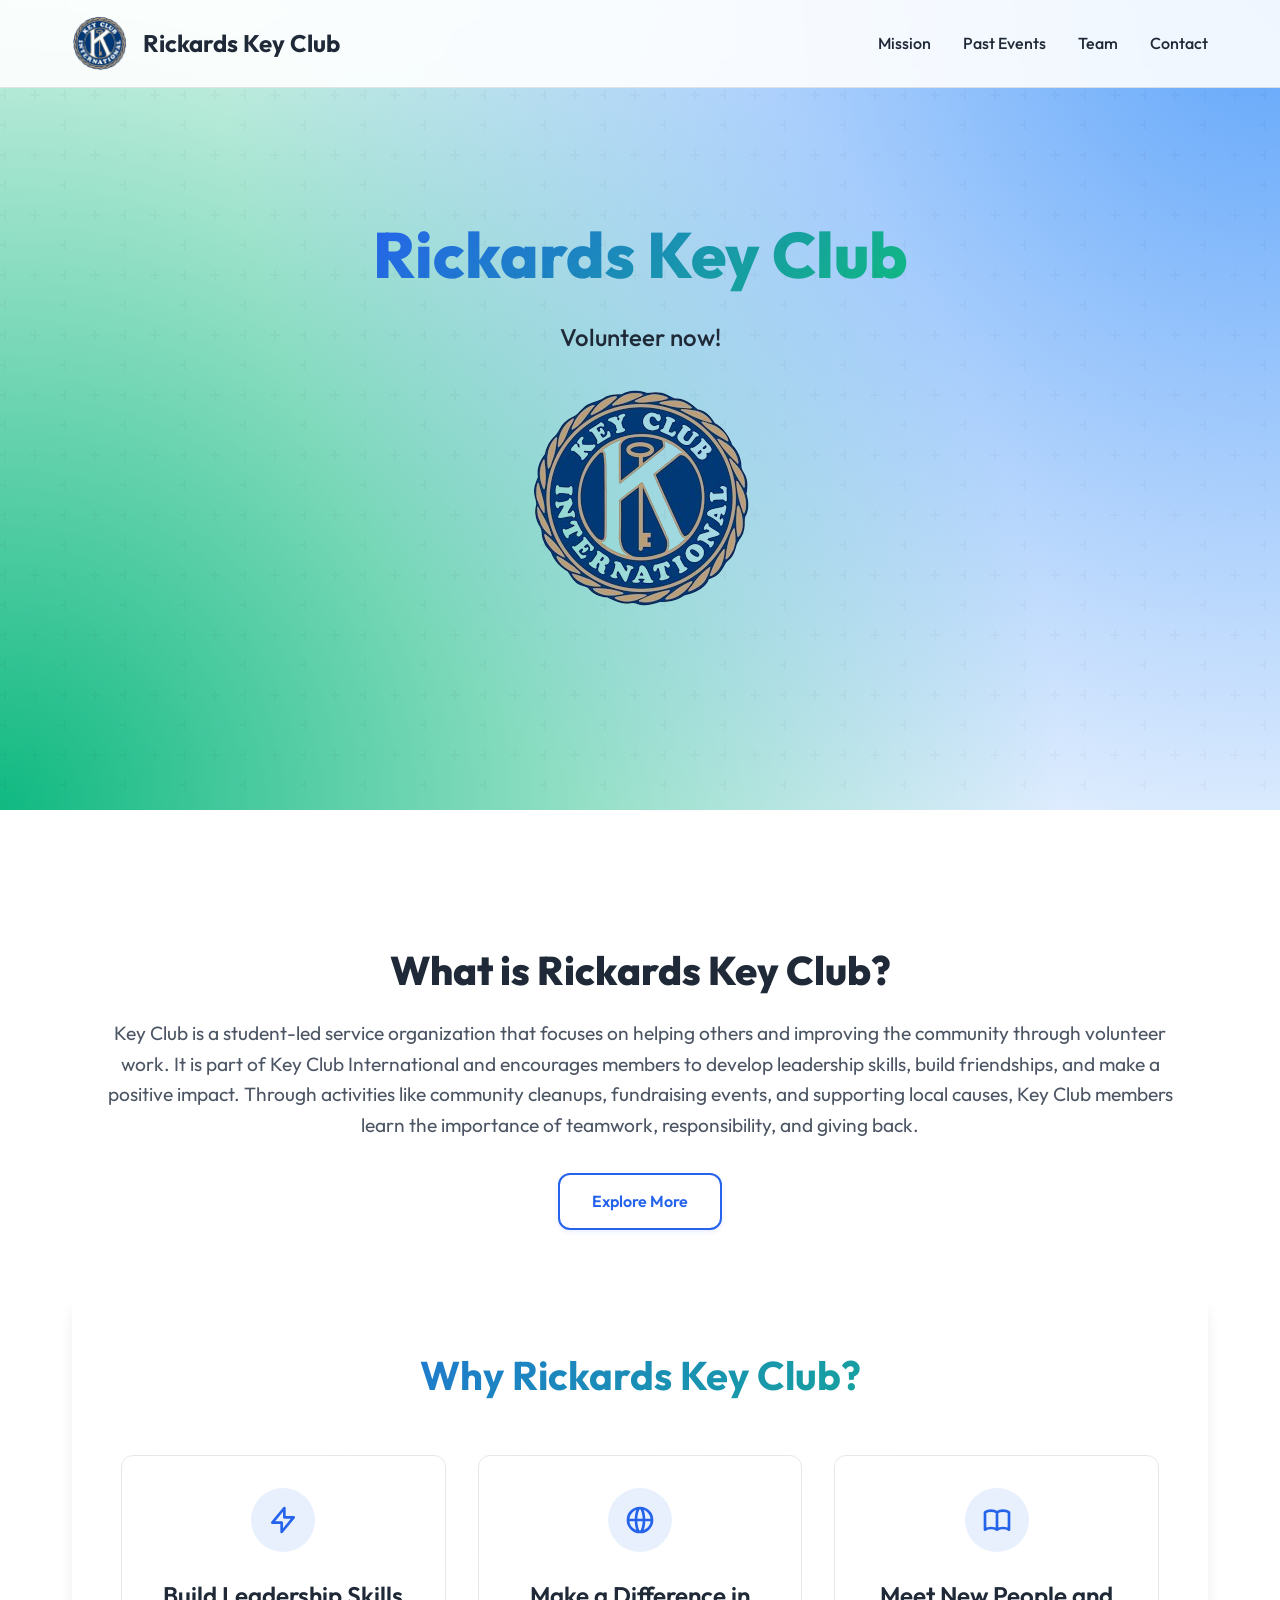
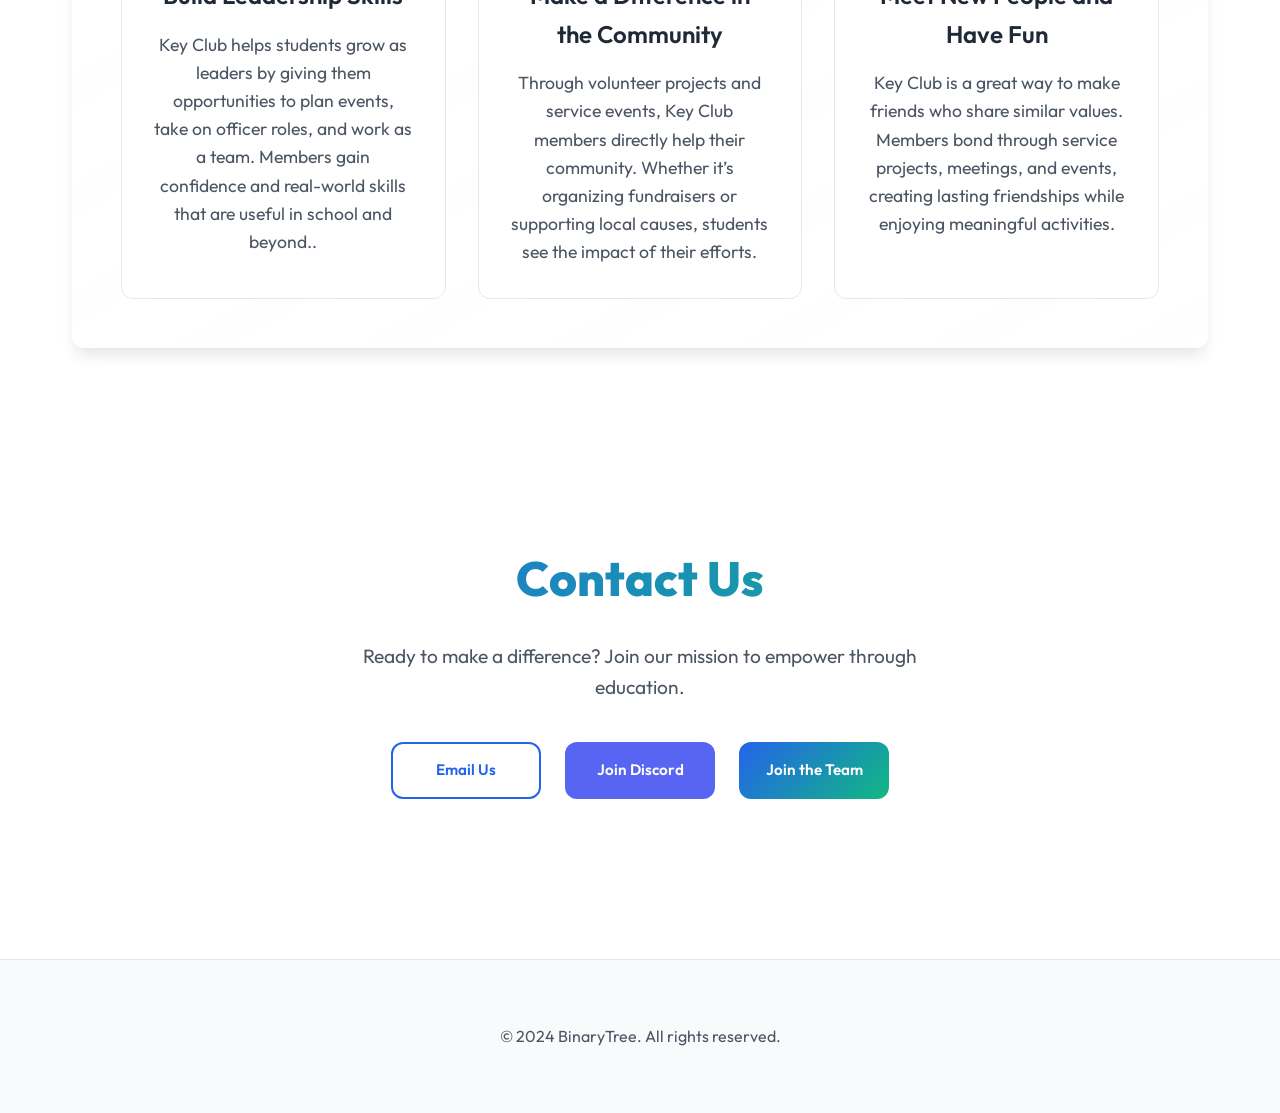
==== commit 9d238b94: "Update index.html" ====
--- a/index.html
+++ b/index.html
@@ -41,7 +41,7 @@
             </section>
 
             <section id="why" class="section why-section">
-                <h2 class="section-title">Why BinaryTree?</h2>
+                <h2 class="section-title">Why Rickards Key Club?</h2>
                 
                 <div class="values-grid">
                     <div class="value-card">
@@ -50,8 +50,8 @@
                                 <path stroke-linecap="round" stroke-linejoin="round" stroke-width="2" d="M13 10V3L4 14h7v7l9-11h-7z" />
                             </svg>
                         </div>
-                        <h3>Empowerment</h3>
-                        <p>To give kids the confidence to take risks and carve their own paths.</p>
+                        <h3>Build Leadership Skills</h3>
+                        <p>Key Club helps students grow as leaders by giving them opportunities to plan events, take on officer roles, and work as a team. Members gain confidence and real-world skills that are useful in school and beyond..</p>
                     </div>
 
                     <div class="value-card">
@@ -60,8 +60,8 @@
                                 <path stroke-linecap="round" stroke-linejoin="round" stroke-width="2" d="M21 12a9 9 0 01-9 9m9-9a9 9 0 00-9-9m9 9H3m9 9a9 9 0 01-9-9m9 9c1.657 0 3-4.03 3-9s-1.343-9-3-9m0 18c-1.657 0-3-4.03-3-9s1.343-9 3-9m-9 9a9 9 0 019-9" />
                             </svg>
                         </div>
-                        <h3>Accessibility</h3>
-                        <p>To help every kid have the digital opportunities to thrive.</p>
+                        <h3>Make a Difference in the Community</h3>
+                        <p>Through volunteer projects and service events, Key Club members directly help their community. Whether it’s organizing fundraisers or supporting local causes, students see the impact of their efforts.</p>
                     </div>
 
                     <div class="value-card">
@@ -70,8 +70,8 @@
                                 <path stroke-linecap="round" stroke-linejoin="round" stroke-width="2" d="M12 6.253v13m0-13C10.832 5.477 9.246 5 7.5 5S4.168 5.477 3 6.253v13C4.168 18.477 5.754 18 7.5 18s3.332.477 4.5 1.253m0-13C13.168 5.477 14.754 5 16.5 5c1.747 0 3.332.477 4.5 1.253v13C19.832 18.477 18.247 18 16.5 18c-1.746 0-3.332.477-4.5 1.253" />
                             </svg>
                         </div>
-                        <h3>Education</h3>
-                        <p>To guide kids through digital obstacles and prepare them for the 21st century.</p>
+                        <h3>Meet New People and Have Fun</h3>
+                        <p>Key Club is a great way to make friends who share similar values. Members bond through service projects, meetings, and events, creating lasting friendships while enjoying meaningful activities.</p>
                     </div>
                 </div>
             </section>
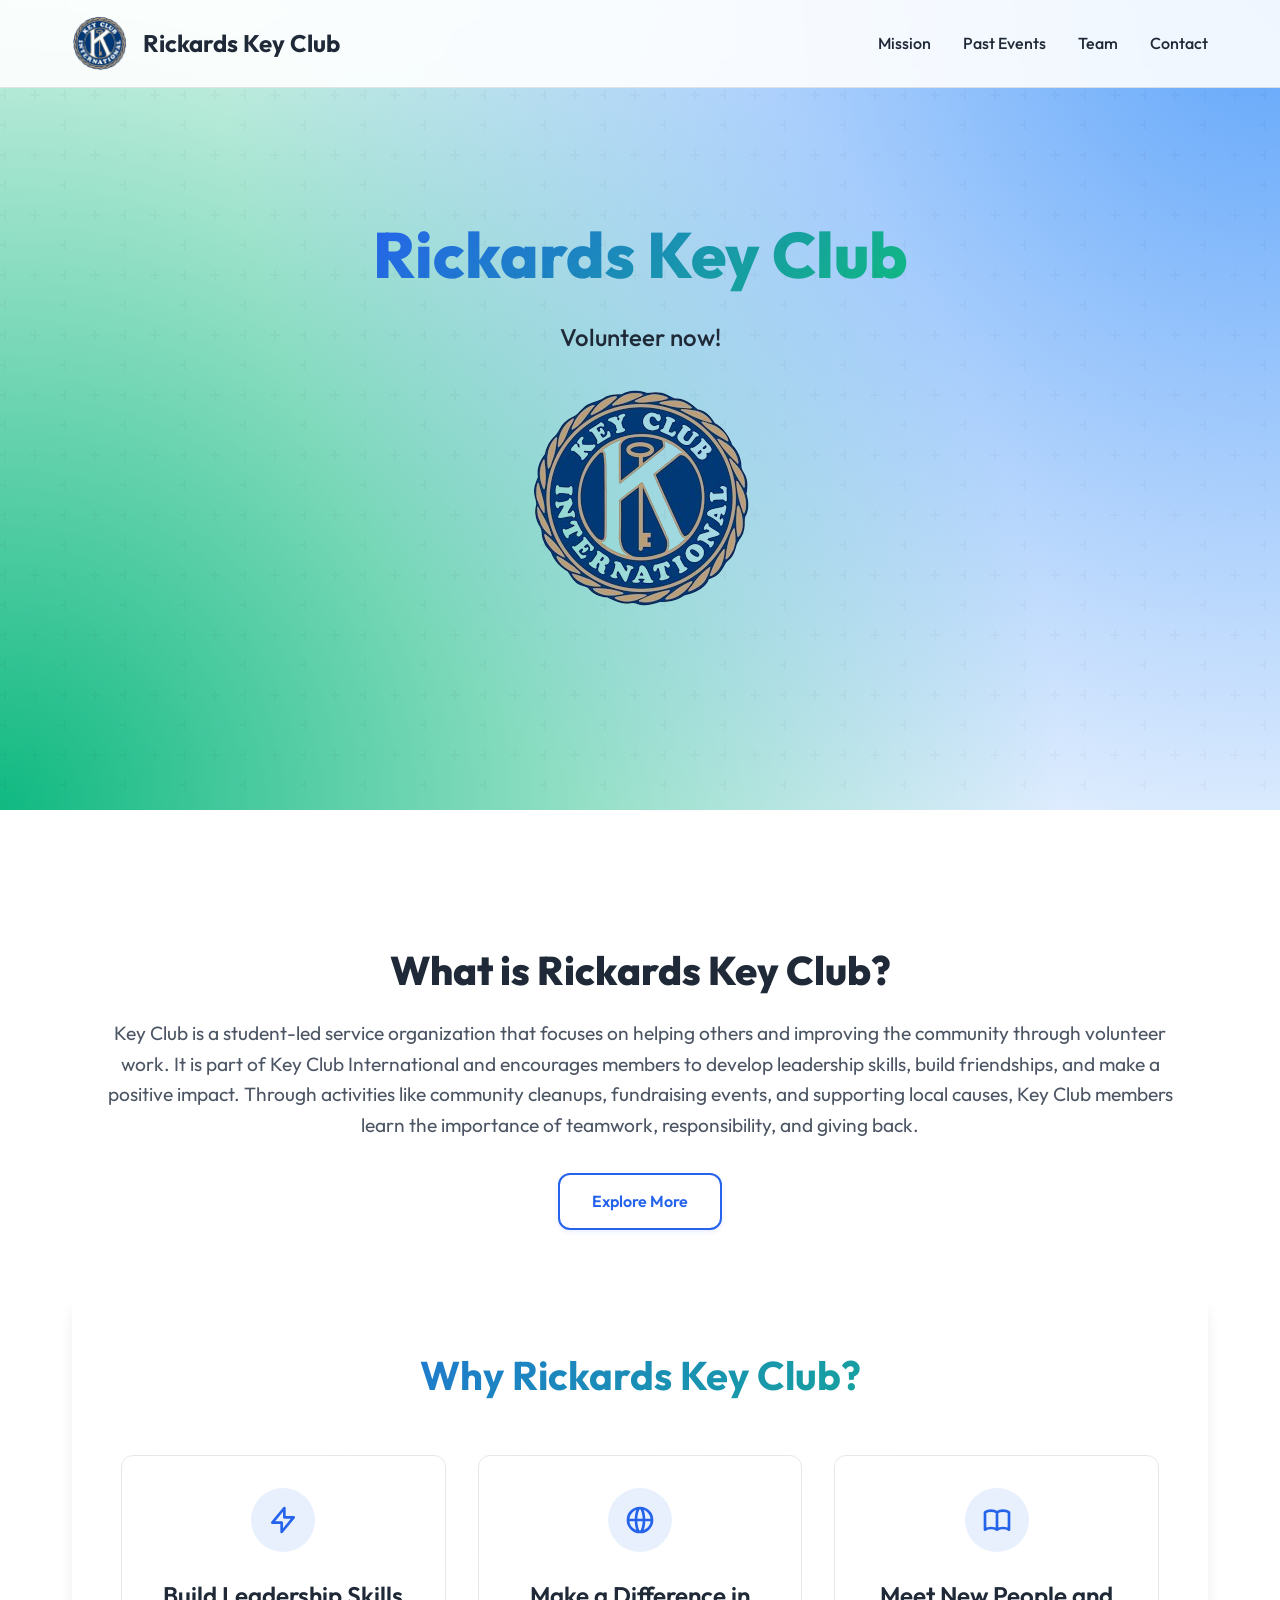
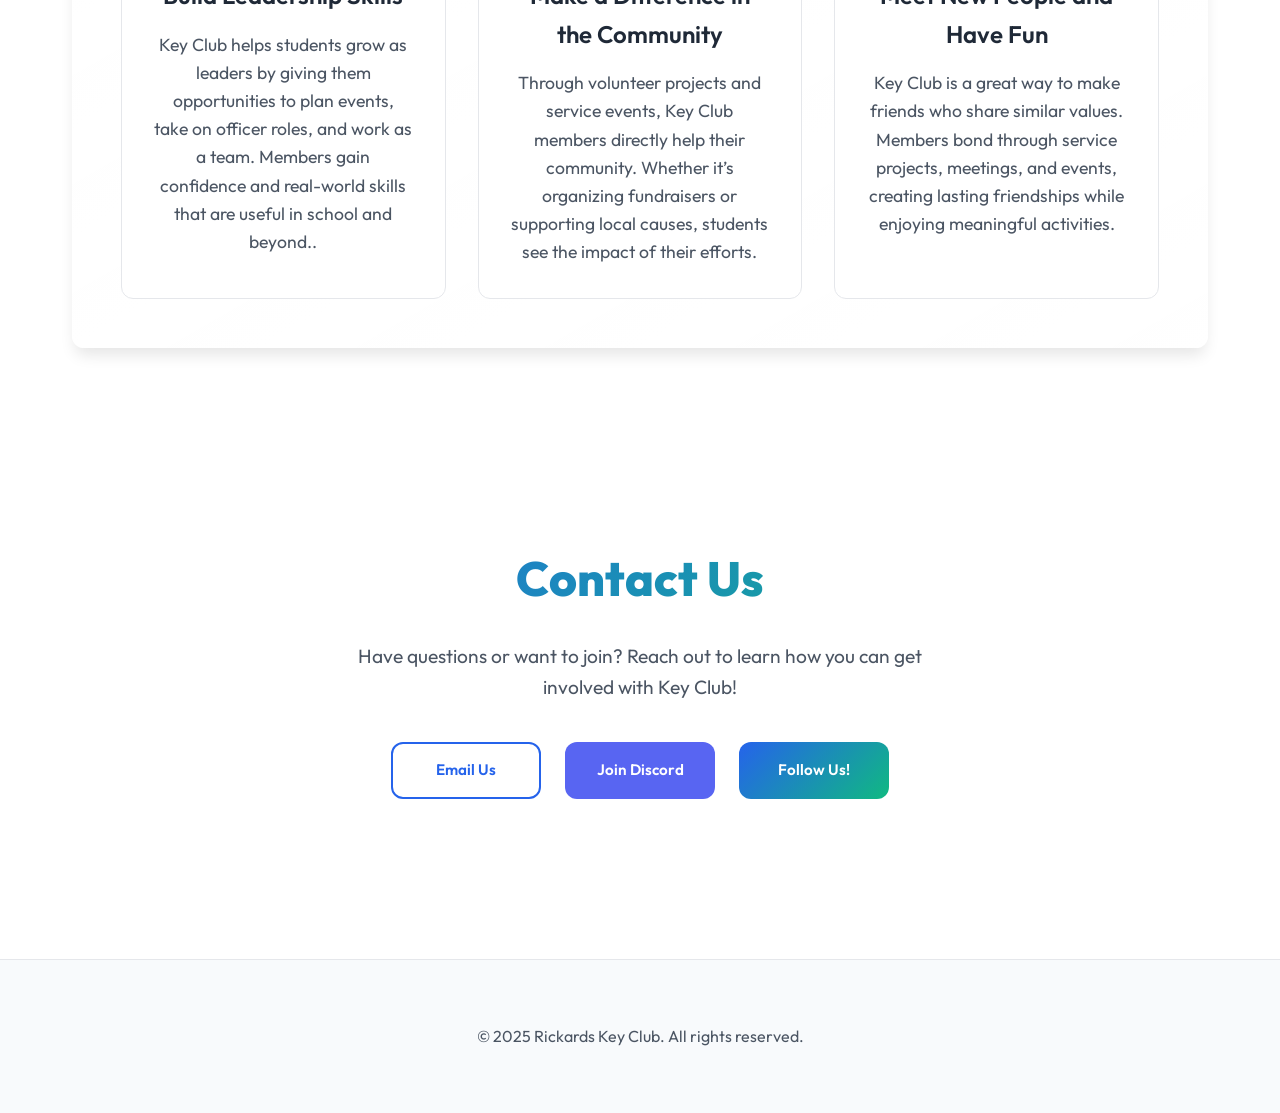
==== commit b23b1d1a: "Update index.html" ====
--- a/index.html
+++ b/index.html
@@ -78,11 +78,11 @@
 
             <section id="contact" class="contact-section">
                 <h2>Contact Us</h2>
-                <p>Ready to make a difference? Join our mission to empower through education.</p>
+                <p>Have questions or want to join? Reach out to learn how you can get involved with Key Club!</p>
                 <div class="contact-buttons">
-                    <a href="https://mail.google.com/mail/u/0/?fs=1&to=binarytree61@gmail.com&tf=cm" class="contact-button email">Email Us</a>
-                    <a href="https://discord.gg/3tGEJBrcU7" class="contact-button discord">Join Discord</a>
-                    <a href="https://forms.gle/VPmPtFBGMiqU9EUa7" class="contact-button team">Join the Team</a>
+                    <a href="https://mail.google.com/mail/u/0/?fs=1&to=rickardskeyclub@gmail.com&tf=cm" class="contact-button email">Email Us</a>
+                    <a href="https://discord.gg/Vkbtm4wJPm" class="contact-button discord">Join Discord</a>
+                    <a href="https://www.instagram.com/rickardskeyclub" class="contact-button team">Follow Us!</a>
                 </div>
             </section>
         </div>
@@ -90,7 +90,7 @@
 
     <footer>
         <div class="footer-content">
-            <p>&copy; 2024 BinaryTree. All rights reserved.</p>
+            <p>&copy; 2025 Rickards Key Club. All rights reserved.</p>
         </div>
     </footer>
 
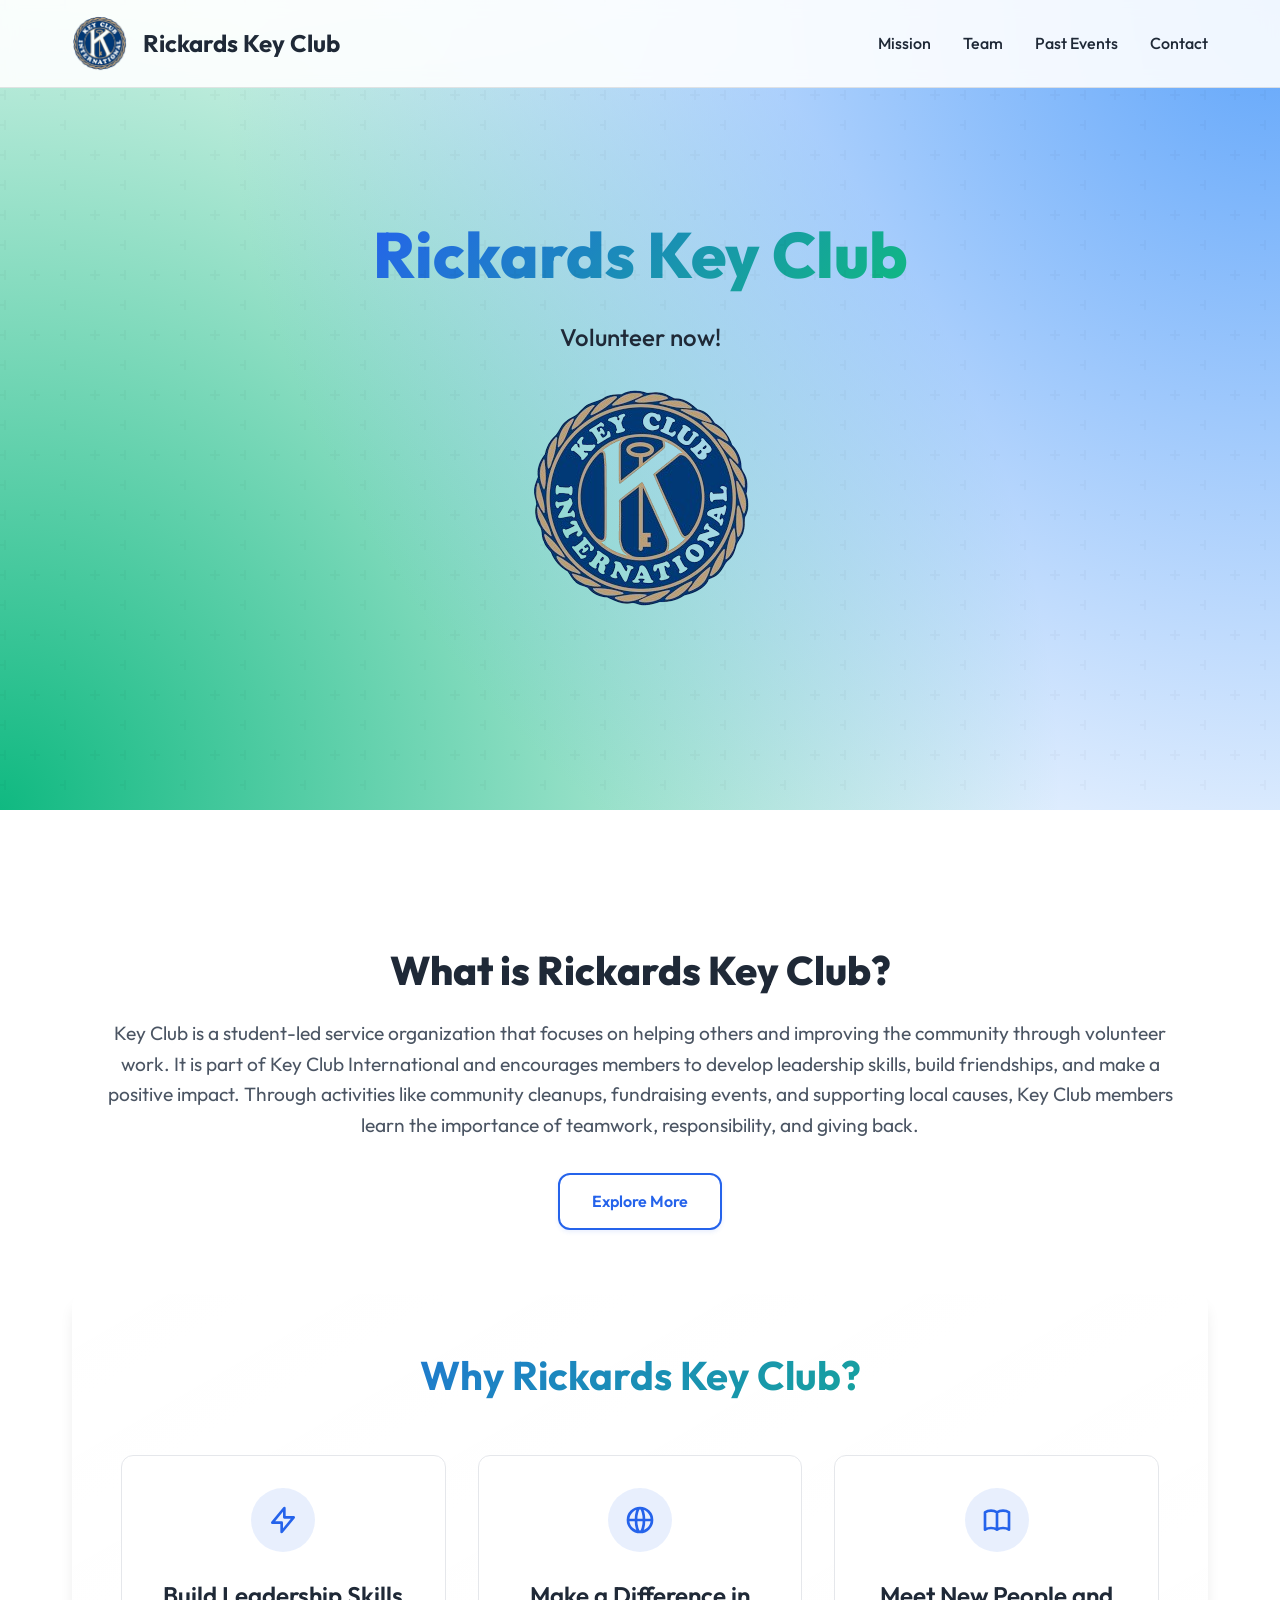
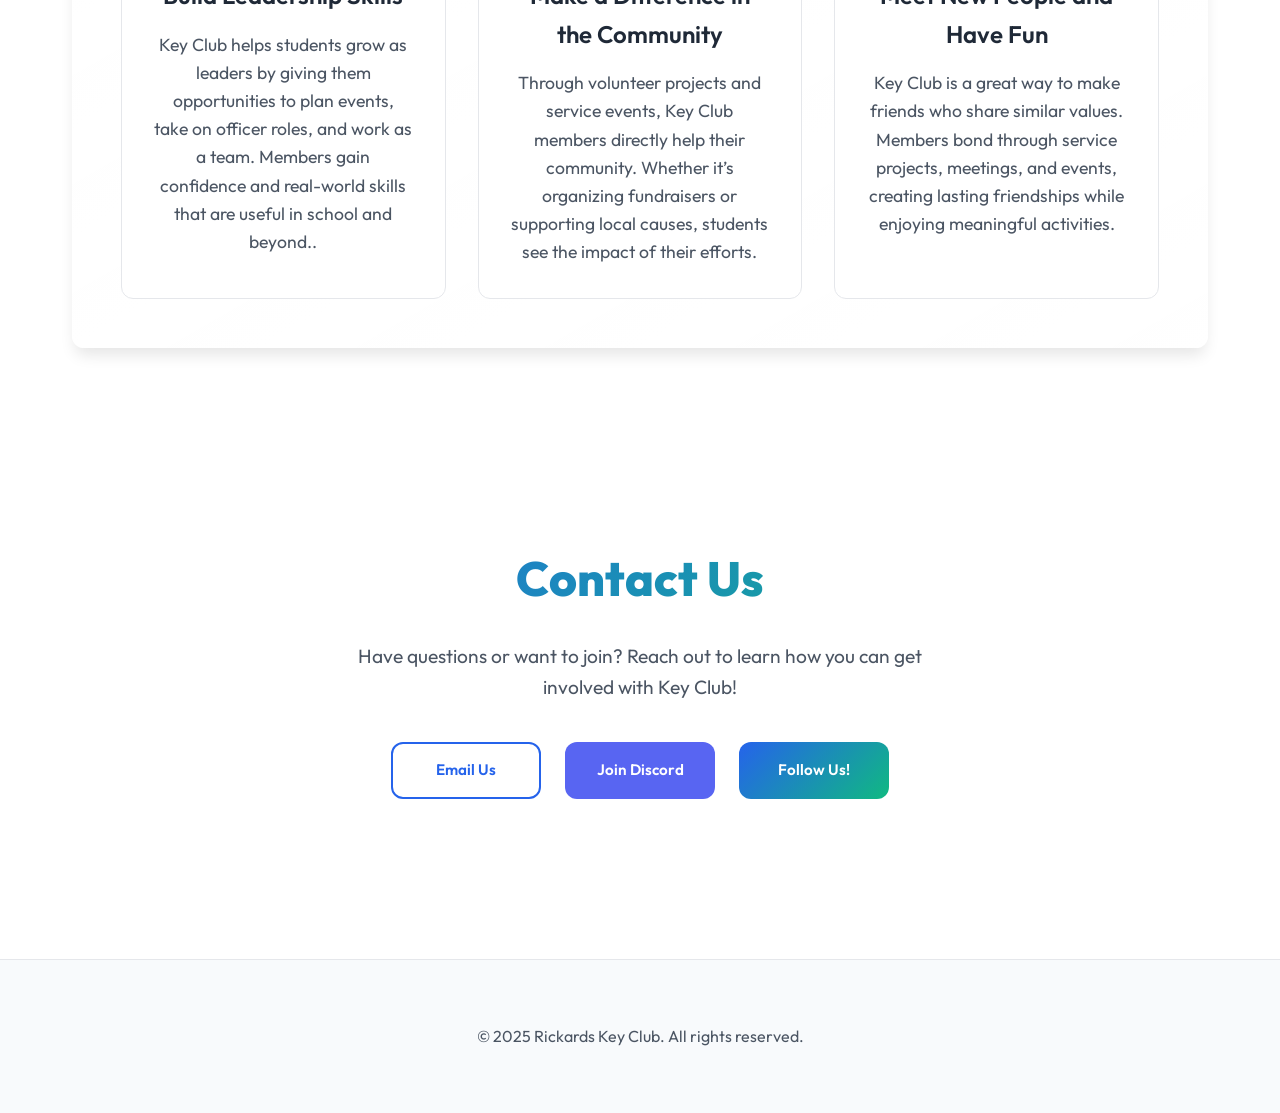
==== commit de52b67d: "Update index.html" ====
--- a/index.html
+++ b/index.html
@@ -19,8 +19,8 @@
             <a href="index.html" class="nav-logo">Rickards Key Club</a>
             <div class="nav-links">
                 <a href="mission.html">Mission</a>
+                <a href="team.html">Team</a>
                 <a href="#why-us">Past Events</a>
-                <a href="team.html">Team</a>
                 <a href="#contact">Contact</a>
             </div>
         </div>
